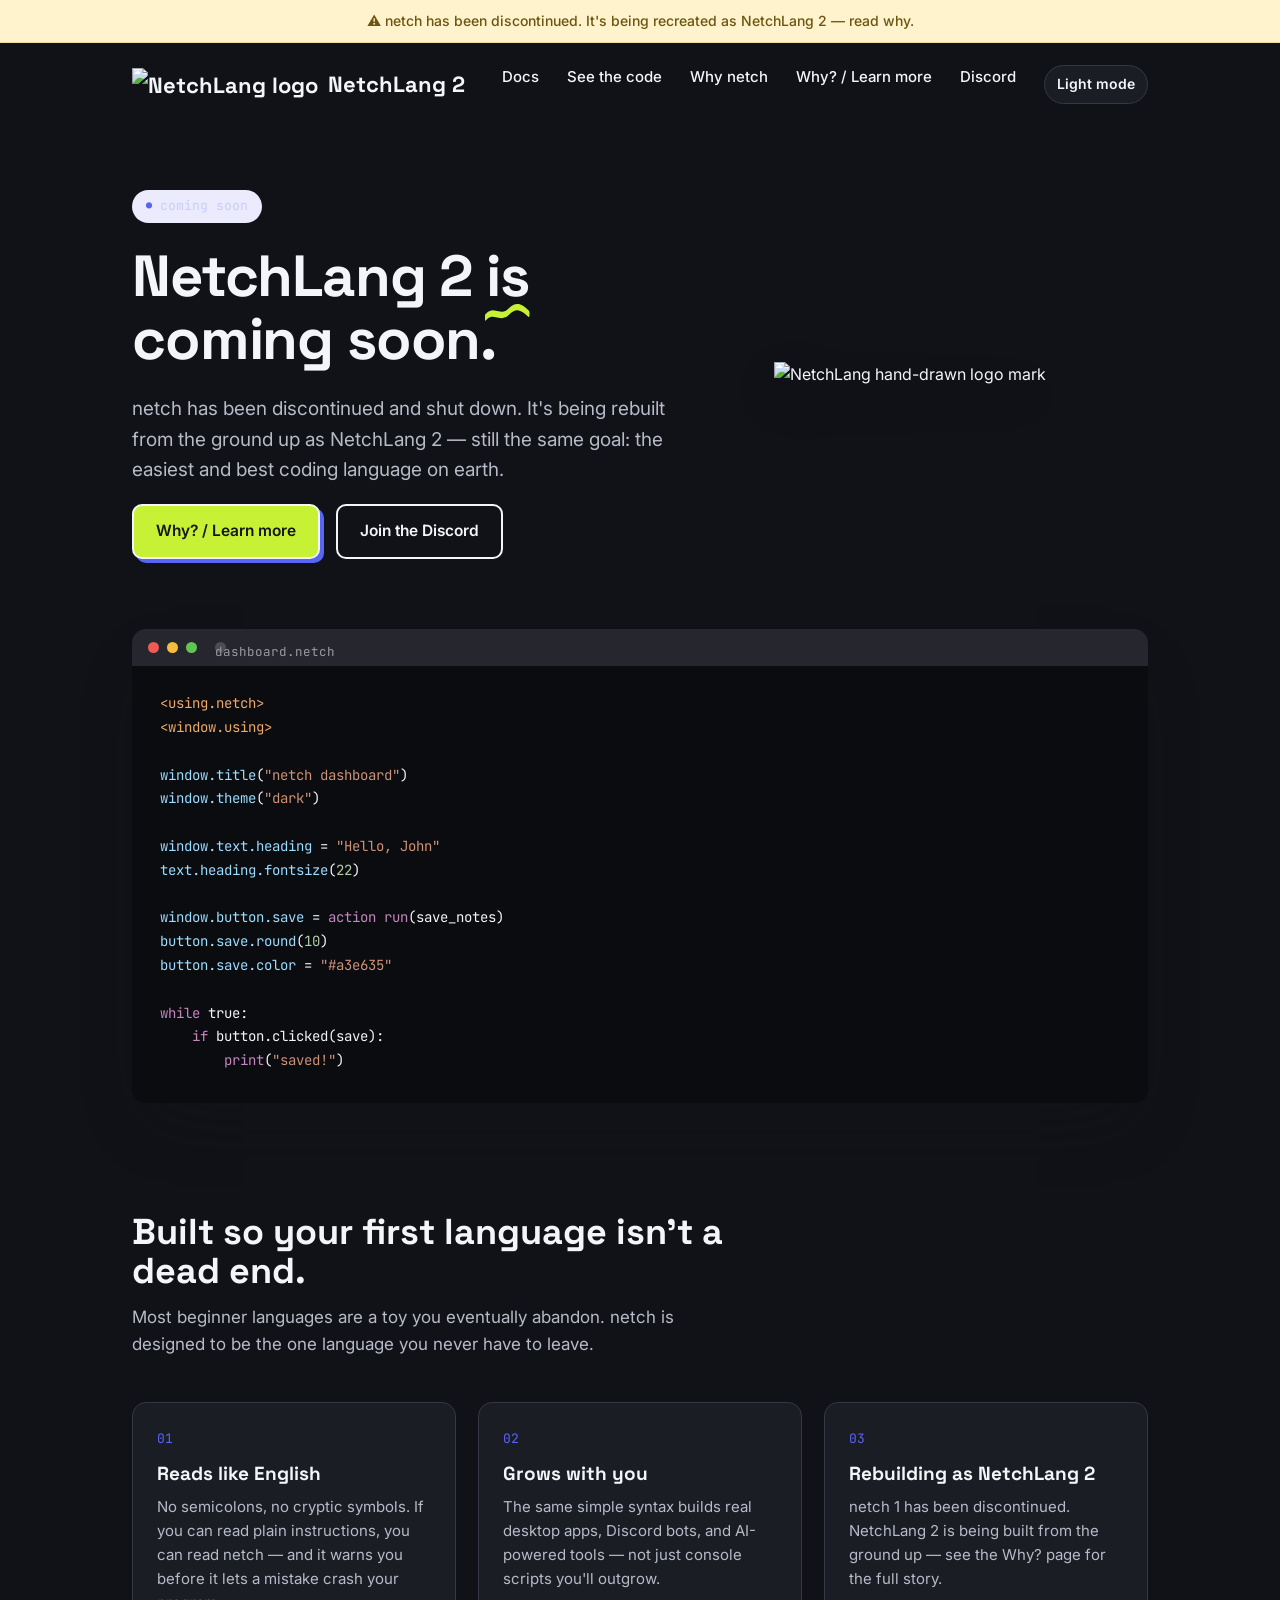
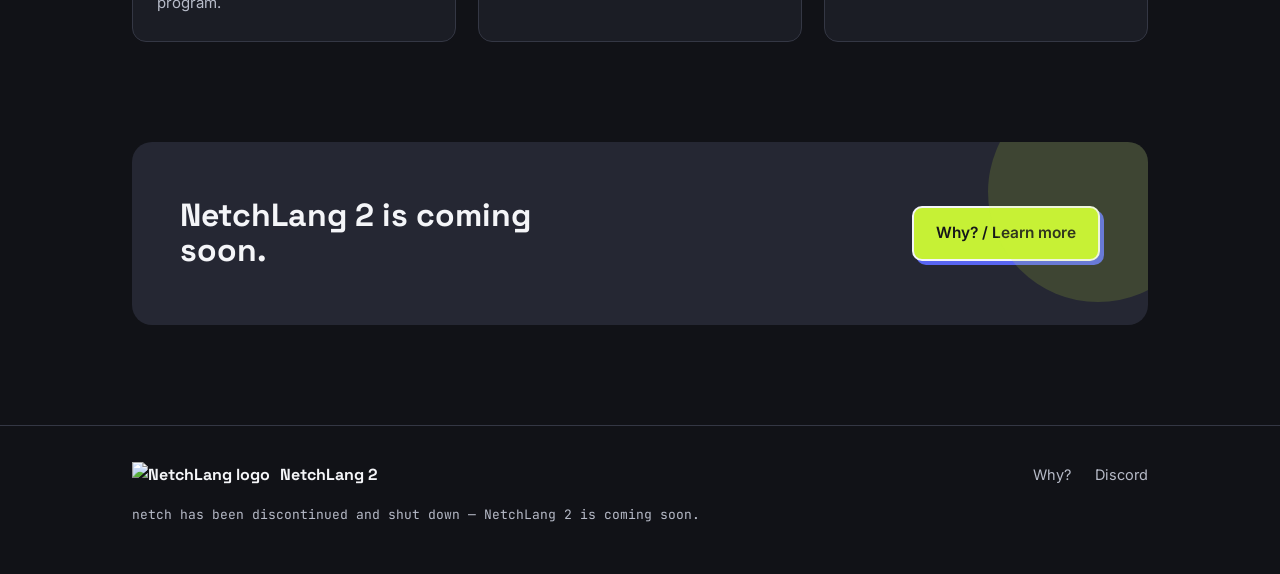
==== index.html @ a578b595 "Add files via upload" ====
<!DOCTYPE html>
<html lang="en">
<head>
<meta charset="UTF-8" />
<meta name="viewport" content="width=device-width, initial-scale=1.0" />
<title>NetchLang 2 — coming soon</title>
<meta name="description" content="netch has been discontinued and is being recreated as NetchLang 2. Coming soon." />
<link id="theme-favicon" rel="icon" href="assets/logo-dark.png" />
<script>document.documentElement.dataset.theme = localStorage.getItem('netch-theme') || 'dark';</script>
<link rel="stylesheet" href="style.css" />
</head>
<body>

<div class="notice-banner">
  <div class="wrap">
    ⚠ netch has been discontinued. It's being recreated as NetchLang 2 — <a href="why.html">read why</a>.
  </div>
</div>

<div class="wrap">
  <nav>
    <a href="#" class="brand">
      <img src="assets/logo-light.png" alt="NetchLang logo" />
      NetchLang 2
    </a>
    <div class="nav-links">
      <a href="docs.html">Docs</a>
      <a href="#showcase">See the code</a>
      <a href="#features">Why netch</a>
      <a href="why.html">Why? / Learn more</a>
      <a href="https://discord.gg/qxUgVgeZNE" target="_blank" rel="noopener">Discord</a>
      <button class="theme-toggle" type="button" data-theme-toggle>Light mode</button>
    </div>
  </nav>
</div>

<header class="hero">
  <div class="wrap hero-inner">
    <div class="hero-text">
      <span class="eyebrow">coming soon</span>
      <h1 class="headline">
        NetchLang 2
        <span class="underline-wrap">is
          <svg viewBox="0 0 200 20" preserveAspectRatio="none" aria-hidden="true">
            <path d="M2 15 C 35 4, 70 18, 105 9 S 165 3, 197 11" stroke="var(--lime)" stroke-width="7" fill="none" stroke-linecap="round"/>
          </svg>
        </span>
        coming soon.
      </h1>
      <p class="subhead">
        netch has been discontinued and shut down. It's being rebuilt from the ground up as NetchLang 2 —
        still the same goal: the easiest and best coding language on earth.
      </p>

      <div class="cta-row" style="margin-top:14px">
        <a class="btn btn-primary" href="why.html">Why? / Learn more</a>
        <a class="btn btn-secondary" href="https://discord.gg/qxUgVgeZNE" target="_blank" rel="noopener">Join the Discord</a>
      </div>
    </div>
    <div class="hero-logo">
      <img src="assets/logo-light.png" alt="NetchLang hand-drawn logo mark" />
    </div>
  </div>
</header>

<section class="showcase" id="showcase">
  <div class="wrap">
    <div class="editor">
      <div class="editor-bar">
        <span></span><span></span><span></span>
        <span class="editor-filename">dashboard.netch</span>
      </div>
      <pre><span class="tok-tag">&lt;using.netch&gt;</span>
<span class="tok-tag">&lt;window.using&gt;</span>

<span class="tok-dotted">window.title</span>(<span class="tok-string">"netch dashboard"</span>)
<span class="tok-dotted">window.theme</span>(<span class="tok-string">"dark"</span>)

<span class="tok-dotted">window.text.heading</span> = <span class="tok-string">"Hello, John"</span>
<span class="tok-dotted">text.heading.fontsize</span>(<span class="tok-number">22</span>)

<span class="tok-dotted">window.button.save</span> = <span class="tok-keyword">action</span> <span class="tok-keyword">run</span>(save_notes)
<span class="tok-dotted">button.save.round</span>(<span class="tok-number">10</span>)
<span class="tok-dotted">button.save.color</span> = <span class="tok-string">"#a3e635"</span>

<span class="tok-keyword">while</span> true:
    <span class="tok-keyword">if</span> button.clicked(save):
        <span class="tok-keyword">print</span>(<span class="tok-string">"saved!"</span>)</pre>
    </div>
  </div>
</section>

<section class="features" id="features">
  <div class="wrap">
    <div class="features-head">
      <h2>Built so your first language isn't a dead end.</h2>
      <p>Most beginner languages are a toy you eventually abandon. netch is designed to be the one language you never have to leave.</p>
    </div>
    <div class="feature-grid">
      <div class="feature-card">
        <div class="num">01</div>
        <h3>Reads like English</h3>
        <p>No semicolons, no cryptic symbols. If you can read plain instructions, you can read netch — and it warns you before it lets a mistake crash your program.</p>
      </div>
      <div class="feature-card">
        <div class="num">02</div>
        <h3>Grows with you</h3>
        <p>The same simple syntax builds real desktop apps, Discord bots, and AI-powered tools — not just console scripts you'll outgrow.</p>
      </div>
      <div class="feature-card">
        <div class="num">03</div>
        <h3>Rebuilding as NetchLang 2</h3>
        <p>netch 1 has been discontinued. NetchLang 2 is being built from the ground up — see the <a href="why.html">Why? page</a> for the full story.</p>
      </div>
    </div>
  </div>
</section>

<div class="wrap">
  <div class="cta-band">
    <h2>NetchLang 2 is coming soon.</h2>
    <a class="btn btn-primary" href="why.html">Why? / Learn more</a>
  </div>
</div>

<footer>
  <div class="wrap">
    <div class="footer-inner">
      <a href="#" class="brand"><img src="assets/logo-light.png" alt="NetchLang logo" /> NetchLang 2</a>
      <div class="footer-links">
        <a href="why.html">Why?</a>
        <a href="https://discord.gg/qxUgVgeZNE" target="_blank" rel="noopener">Discord</a>
      </div>
    </div>
    <div class="footer-note">netch has been discontinued and shut down — NetchLang 2 is coming soon.</div>
  </div>
</footer>

<script src="theme.js"></script>
<script src="script.js"></script>
</body>
</html>
---- style.css ----
@import url('https://fonts.googleapis.com/css2?family=Space+Grotesk:wght@500;700&family=Inter:wght@400;500;600&family=JetBrains+Mono:wght@400;500;600&display=swap');

:root {
  --bg: #111217;
  --bg-alt: #1b1d25;
  --ink: #f4f5f8;
  --muted: #b7bbc8;
  --accent: #5865f2;
  --accent-ink: #c8ccff;
  --lime: #c6f135;
  --code-bg: #0b0c10;
  --code-fg: #f1f2f7;
  --border: #343744;
  --radius: 14px;
}

:root[data-theme="light"] {
  --bg: #ffffff;
  --bg-alt: #f5f4f0;
  --ink: #15151a;
  --muted: #63636d;
  --accent-ink: #1f2560;
  --code-bg: #1e1f24;
  --code-fg: #e8e8ee;
  --border: #e6e4de;
}

img[src$="logo-light.png"] { content: url("assets/logo-dark.png"); }
.notice-banner { background: #3c3107; border-bottom-color: #715b12; color: #fff0ae; }
.editor-bar { background: #17181f; }
.eyebrow, .ref-cat { background: #292b42; }
.btn-secondary { border-color: var(--ink); }
#ref-search { background: var(--bg-alt); color: var(--ink); }

:root[data-theme="light"] img[src$="logo-light.png"] { content: url("assets/logo-light.png"); }
:root[data-theme="light"] .notice-banner { background: #fff3cd; border-bottom-color: #f0dca0; color: #6b5511; }
:root[data-theme="light"] .editor-bar { background: #26272e; }
:root[data-theme="light"] .eyebrow, :root[data-theme="light"] .ref-cat { background: #eceafd; }

.theme-toggle {
  border: 1px solid var(--border);
  border-radius: 999px;
  background: var(--bg-alt);
  color: var(--ink);
  cursor: pointer;
  font: inherit;
  font-size: 14px;
  font-weight: 600;
  padding: 7px 12px;
}
.theme-toggle:hover { border-color: var(--accent); }

* { box-sizing: border-box; }

html { scroll-behavior: smooth; }

body {
  margin: 0;
  background: var(--bg);
  color: var(--ink);
  font-family: 'Inter', sans-serif;
  font-size: 16px;
  line-height: 1.6;
}

h1, h2, h3 {
  font-family: 'Space Grotesk', sans-serif;
  font-weight: 700;
  line-height: 1.1;
  margin: 0;
}

a { color: inherit; text-decoration: none; }

.wrap {
  max-width: 1080px;
  margin: 0 auto;
  padding: 0 32px;
}

@media (prefers-reduced-motion: reduce) {
  * { animation: none !important; transition: none !important; }
  html { scroll-behavior: auto; }
}

/* ---------- nav ---------- */
nav {
  display: flex;
  align-items: center;
  justify-content: space-between;
  padding: 22px 0;
}
.brand {
  display: flex;
  align-items: center;
  gap: 10px;
  font-family: 'Space Grotesk', sans-serif;
  font-weight: 700;
  font-size: 22px;
}
.brand img { height: 34px; width: auto; display: block; }
.nav-links {
  display: flex;
  gap: 28px;
  font-weight: 500;
  font-size: 15px;
}
.nav-links a { border-bottom: 2px solid transparent; padding-bottom: 3px; }
.nav-links a:hover { border-bottom-color: var(--accent); }

.notice-banner {
  background: #fff3cd;
  border-bottom: 1px solid #f0dca0;
  color: #6b5511;
  font-size: 14px;
  font-weight: 500;
  text-align: center;
  padding: 10px 20px;
}

.download-box {
  margin-top: 30px;
  padding: 20px;
  border: 1px solid var(--border);
  border-radius: var(--radius);
  background: var(--bg-alt);
}
.download-label {
  font-family: 'JetBrains Mono', monospace;
  font-size: 12.5px;
  color: var(--muted);
  text-transform: uppercase;
  letter-spacing: 0.5px;
  margin-bottom: 12px;
}
.docs-muted-inline {
  margin: 10px 0 0;
  font-size: 13px;
  color: var(--muted);
}

/* ---------- hero ---------- */
.hero {
  padding: 64px 0 40px;
  position: relative;
}
.hero-inner {
  display: flex;
  align-items: center;
  gap: 56px;
}
.hero-text { flex: 1.15; }
.hero-logo {
  flex: 0.85;
  display: flex;
  justify-content: center;
  position: relative;
}
.hero-logo img {
  width: 100%;
  max-width: 340px;
  filter: drop-shadow(0 18px 30px rgba(21,21,26,0.10));
}

.eyebrow {
  display: inline-flex;
  align-items: center;
  gap: 8px;
  font-family: 'JetBrains Mono', monospace;
  font-size: 13px;
  color: var(--accent-ink);
  background: #eceafd;
  border-radius: 100px;
  padding: 6px 14px;
  margin-bottom: 22px;
}
.eyebrow::before { content: "●"; color: var(--accent); font-size: 10px; }

h1.headline {
  font-size: clamp(38px, 5vw, 58px);
  letter-spacing: -0.02em;
}
.headline .underline-wrap { position: relative; display: inline-block; }
.headline .underline-wrap svg {
  position: absolute;
  left: -2%;
  bottom: -14px;
  width: 104%;
  height: 18px;
}

.subhead {
  margin-top: 22px;
  font-size: 19px;
  color: var(--muted);
  max-width: 46ch;
}

.cta-row {
  margin-top: 34px;
  display: flex;
  align-items: center;
  gap: 16px;
  flex-wrap: wrap;
}

.btn {
  display: inline-flex;
  align-items: center;
  gap: 9px;
  font-weight: 600;
  font-size: 15.5px;
  padding: 13px 22px;
  border-radius: 10px;
  border: 2px solid var(--ink);
  transition: transform 0.15s ease, box-shadow 0.15s ease;
}
.btn:hover { transform: translateY(-2px); }
.btn-primary {
  background: var(--lime);
  color: #15151a;
  box-shadow: 4px 4px 0 var(--accent);
}
.btn-primary:hover { box-shadow: 6px 6px 0 var(--accent); }
.btn-secondary {
  background: transparent;
  color: var(--ink);
}
.btn-secondary:hover { background: var(--bg-alt); }

/* ---------- code showcase ---------- */
.showcase { padding: 30px 0 90px; }
.editor {
  background: var(--code-bg);
  border-radius: var(--radius);
  overflow: hidden;
  box-shadow: 0 30px 60px -20px rgba(21,21,26,0.35);
}
.editor-bar {
  display: flex;
  align-items: center;
  gap: 8px;
  padding: 13px 16px;
  background: #26272e;
}
.editor-bar span {
  width: 11px; height: 11px; border-radius: 50%;
  background: #4b4c56;
}
.editor-bar span:nth-child(1) { background: #ef5a52; }
.editor-bar span:nth-child(2) { background: #f4bd3d; }
.editor-bar span:nth-child(3) { background: #61c454; }
.editor-filename {
  margin-left: 10px;
  font-family: 'JetBrains Mono', monospace;
  font-size: 12.5px;
  color: #9a9aa5;
}
.editor pre {
  margin: 0;
  padding: 26px 28px 30px;
  font-family: 'JetBrains Mono', monospace;
  font-size: 14px;
  line-height: 1.7;
  overflow-x: auto;
}
.tok-keyword { color: #c586c0; }
.tok-builtin { color: #4fc1ff; }
.tok-dotted  { color: #9cdcfe; }
.tok-string  { color: #ce9178; }
.tok-comment { color: #6a9955; font-style: italic; }
.tok-number  { color: #b5cea8; }
.tok-tag     { color: #f0a868; }

/* ---------- features ---------- */
.features { padding: 20px 0 100px; }
.features-head { max-width: 60ch; margin-bottom: 44px; }
.features-head h2 { font-size: clamp(28px, 3.4vw, 36px); }
.features-head p { color: var(--muted); margin-top: 12px; font-size: 17px; }

.feature-grid {
  display: grid;
  grid-template-columns: repeat(3, 1fr);
  gap: 22px;
}
.feature-card {
  border: 1px solid var(--border);
  border-radius: var(--radius);
  padding: 26px 24px;
  background: var(--bg-alt);
  opacity: 0;
  transform: translateY(14px);
  transition: opacity 0.5s ease, transform 0.5s ease;
}
.feature-card.visible { opacity: 1; transform: translateY(0); }
.feature-card .num {
  font-family: 'JetBrains Mono', monospace;
  font-size: 13px;
  color: var(--accent);
  margin-bottom: 14px;
}
.feature-card h3 { font-size: 19px; margin-bottom: 10px; }
.feature-card p { color: var(--muted); font-size: 15px; margin: 0; }

/* ---------- cta band ---------- */
.cta-band {
  background: #252733;
  color: var(--ink);
  border-radius: 20px;
  margin: 0 0 100px;
  padding: 56px 48px;
  display: flex;
  align-items: center;
  justify-content: space-between;
  gap: 32px;
  flex-wrap: wrap;
  position: relative;
  overflow: hidden;
}
.cta-band::before {
  content: "";
  position: absolute;
  right: -60px; top: -60px;
  width: 220px; height: 220px;
  background: var(--lime);
  border-radius: 50%;
  opacity: 0.15;
}
.cta-band h2 { font-size: clamp(24px, 3vw, 32px); max-width: 20ch; }
.cta-band .btn-primary { box-shadow: 4px 4px 0 var(--accent); }

:root[data-theme="light"] .btn-primary {
  background: var(--ink);
  color: #fff;
  box-shadow: 4px 4px 0 var(--lime);
}
:root[data-theme="light"] .btn-primary:hover { box-shadow: 6px 6px 0 var(--lime); }
:root[data-theme="light"] .cta-band { background: var(--ink); color: #fff; }
:root[data-theme="light"] .cta-band .btn-primary { box-shadow: 4px 4px 0 var(--lime); }

/* ---------- footer ---------- */
footer {
  border-top: 1px solid var(--border);
  padding: 36px 0 48px;
}
.footer-inner {
  display: flex;
  align-items: center;
  justify-content: space-between;
  flex-wrap: wrap;
  gap: 16px;
}
.footer-inner .brand { font-size: 16px; }
.footer-inner .brand img { height: 24px; }
.footer-links {
  display: flex;
  gap: 24px;
  font-size: 14.5px;
  color: var(--muted);
}
.footer-links a:hover { color: var(--ink); }
.footer-note {
  margin-top: 18px;
  font-size: 13px;
  color: var(--muted);
  font-family: 'JetBrains Mono', monospace;
}

@media (max-width: 860px) {
  .hero-inner { flex-direction: column-reverse; }
  .hero-logo img { max-width: 220px; }
  .feature-grid { grid-template-columns: 1fr; }
  .cta-band { flex-direction: column; align-items: flex-start; }
}

@media (max-width: 640px) {
  nav { flex-wrap: wrap; gap: 12px; row-gap: 10px; }
  .nav-links { gap: 16px; font-size: 14px; flex-wrap: wrap; row-gap: 8px; }
  .wrap { padding: 0 20px; }
  .hero { padding-top: 40px; }
  .cta-row { flex-direction: column; align-items: stretch; }
  .cta-row .btn { justify-content: center; }
  .cta-band { padding: 36px 28px; }
}
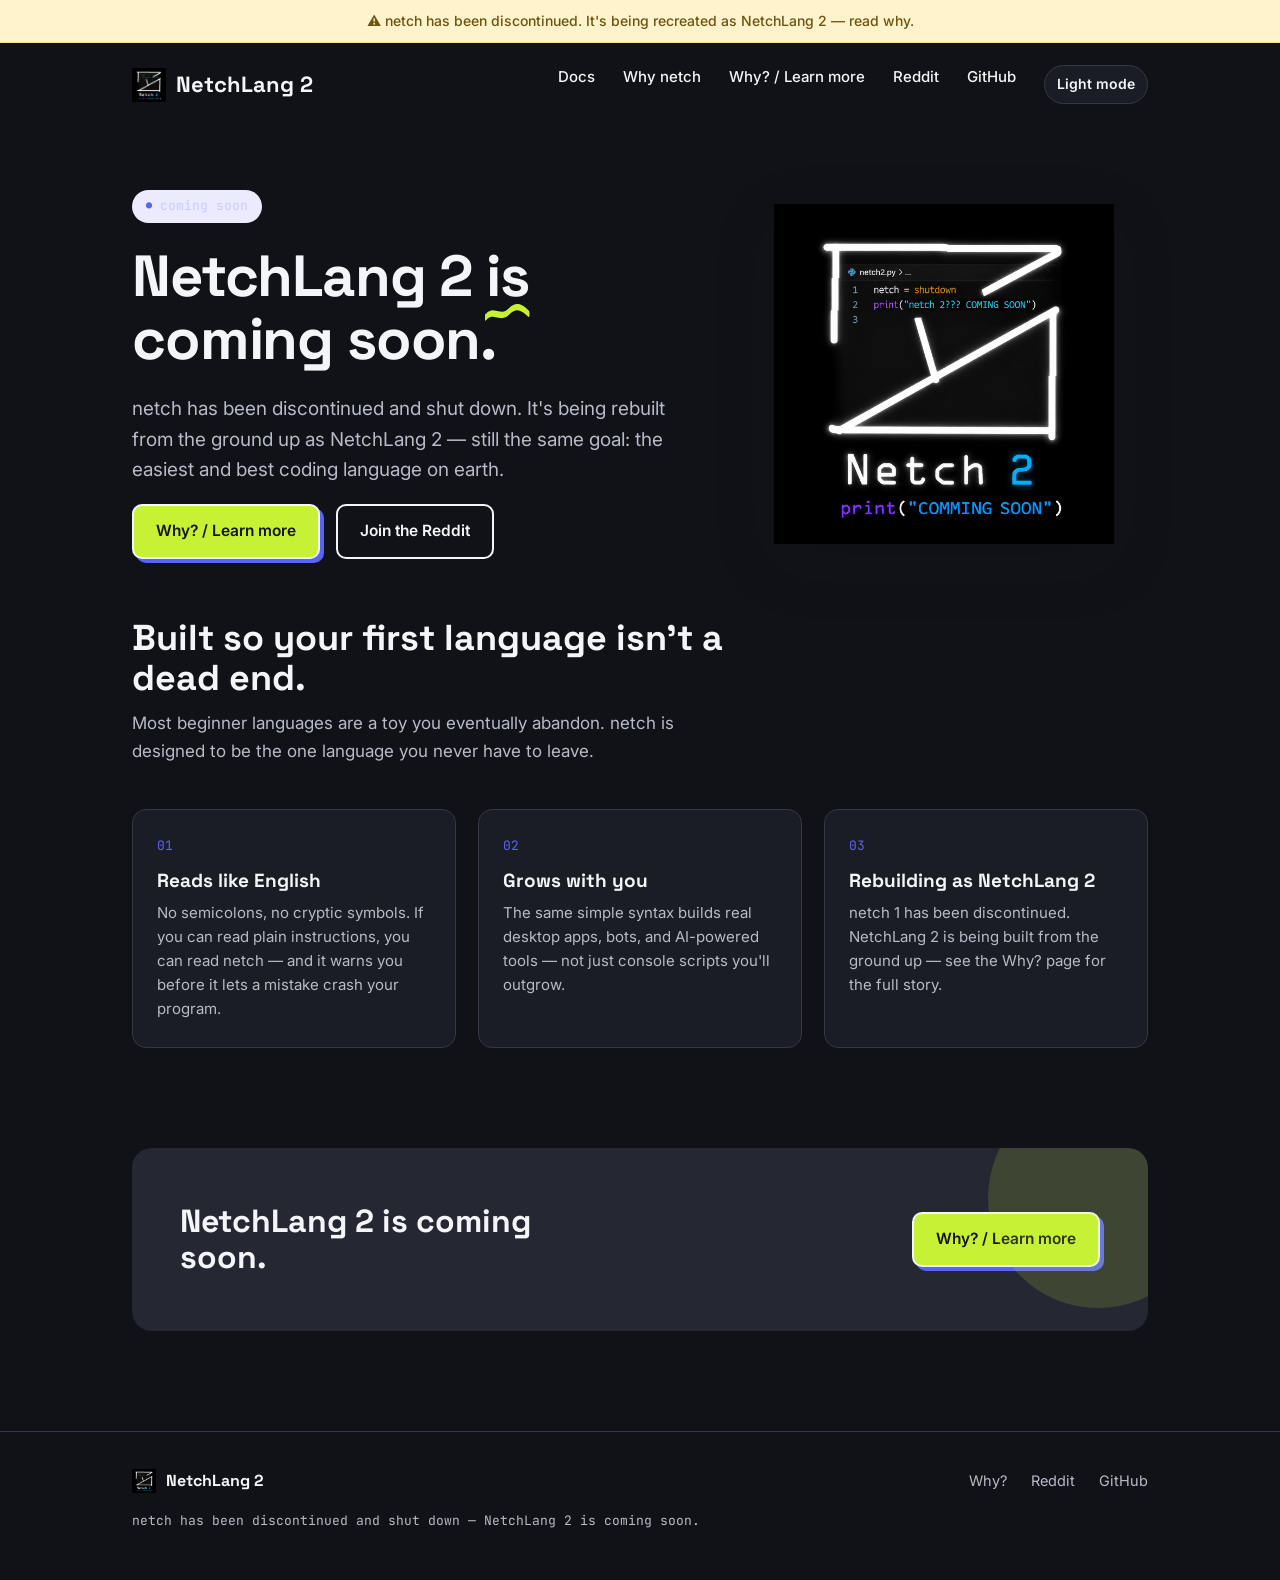
==== commit f88cb764: "Add files via upload" ====
--- a/index.html
+++ b/index.html
@@ -25,10 +25,10 @@
     </a>
     <div class="nav-links">
       <a href="docs.html">Docs</a>
-      <a href="#showcase">See the code</a>
       <a href="#features">Why netch</a>
       <a href="why.html">Why? / Learn more</a>
-      <a href="https://discord.gg/qxUgVgeZNE" target="_blank" rel="noopener">Discord</a>
+      <a href="https://www.reddit.com/r/netchcoding2/" target="_blank" rel="noopener">Reddit</a>
+      <a href="https://github.com/netchcodelang/netchcodinglang" target="_blank" rel="noopener">GitHub</a>
       <button class="theme-toggle" type="button" data-theme-toggle>Light mode</button>
     </div>
   </nav>
@@ -54,7 +54,7 @@
 
       <div class="cta-row" style="margin-top:14px">
         <a class="btn btn-primary" href="why.html">Why? / Learn more</a>
-        <a class="btn btn-secondary" href="https://discord.gg/qxUgVgeZNE" target="_blank" rel="noopener">Join the Discord</a>
+        <a class="btn btn-secondary" href="https://www.reddit.com/r/netchcoding2/" target="_blank" rel="noopener">Join the Reddit</a>
       </div>
     </div>
     <div class="hero-logo">
@@ -62,33 +62,6 @@
     </div>
   </div>
 </header>
-
-<section class="showcase" id="showcase">
-  <div class="wrap">
-    <div class="editor">
-      <div class="editor-bar">
-        <span></span><span></span><span></span>
-        <span class="editor-filename">dashboard.netch</span>
-      </div>
-      <pre><span class="tok-tag">&lt;using.netch&gt;</span>
-<span class="tok-tag">&lt;window.using&gt;</span>
-
-<span class="tok-dotted">window.title</span>(<span class="tok-string">"netch dashboard"</span>)
-<span class="tok-dotted">window.theme</span>(<span class="tok-string">"dark"</span>)
-
-<span class="tok-dotted">window.text.heading</span> = <span class="tok-string">"Hello, John"</span>
-<span class="tok-dotted">text.heading.fontsize</span>(<span class="tok-number">22</span>)
-
-<span class="tok-dotted">window.button.save</span> = <span class="tok-keyword">action</span> <span class="tok-keyword">run</span>(save_notes)
-<span class="tok-dotted">button.save.round</span>(<span class="tok-number">10</span>)
-<span class="tok-dotted">button.save.color</span> = <span class="tok-string">"#a3e635"</span>
-
-<span class="tok-keyword">while</span> true:
-    <span class="tok-keyword">if</span> button.clicked(save):
-        <span class="tok-keyword">print</span>(<span class="tok-string">"saved!"</span>)</pre>
-    </div>
-  </div>
-</section>
 
 <section class="features" id="features">
   <div class="wrap">
@@ -105,7 +78,7 @@
       <div class="feature-card">
         <div class="num">02</div>
         <h3>Grows with you</h3>
-        <p>The same simple syntax builds real desktop apps, Discord bots, and AI-powered tools — not just console scripts you'll outgrow.</p>
+        <p>The same simple syntax builds real desktop apps, bots, and AI-powered tools — not just console scripts you'll outgrow.</p>
       </div>
       <div class="feature-card">
         <div class="num">03</div>
@@ -129,7 +102,8 @@
       <a href="#" class="brand"><img src="assets/logo-light.png" alt="NetchLang logo" /> NetchLang 2</a>
       <div class="footer-links">
         <a href="why.html">Why?</a>
-        <a href="https://discord.gg/qxUgVgeZNE" target="_blank" rel="noopener">Discord</a>
+        <a href="https://www.reddit.com/r/netchcoding2/" target="_blank" rel="noopener">Reddit</a>
+        <a href="https://github.com/netchcodelang/netchcodinglang" target="_blank" rel="noopener">GitHub</a>
       </div>
     </div>
     <div class="footer-note">netch has been discontinued and shut down — NetchLang 2 is coming soon.</div>
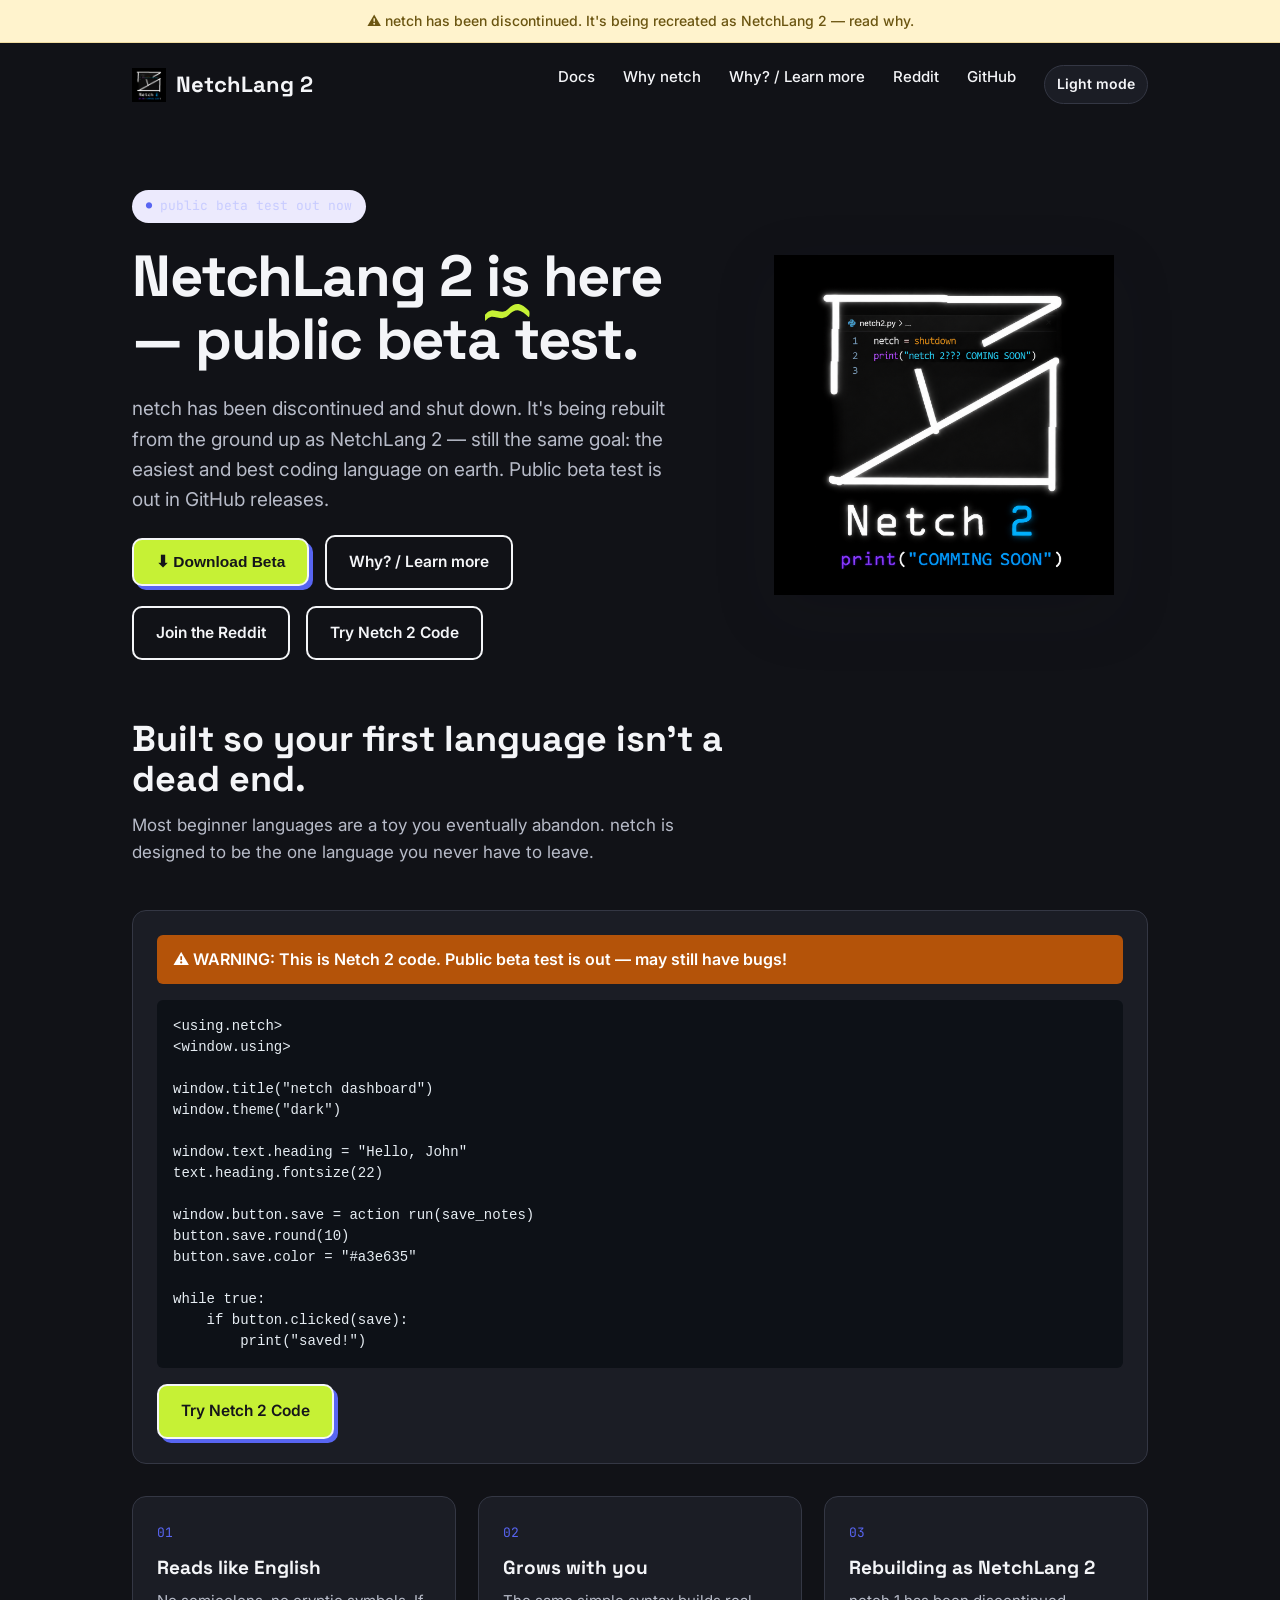
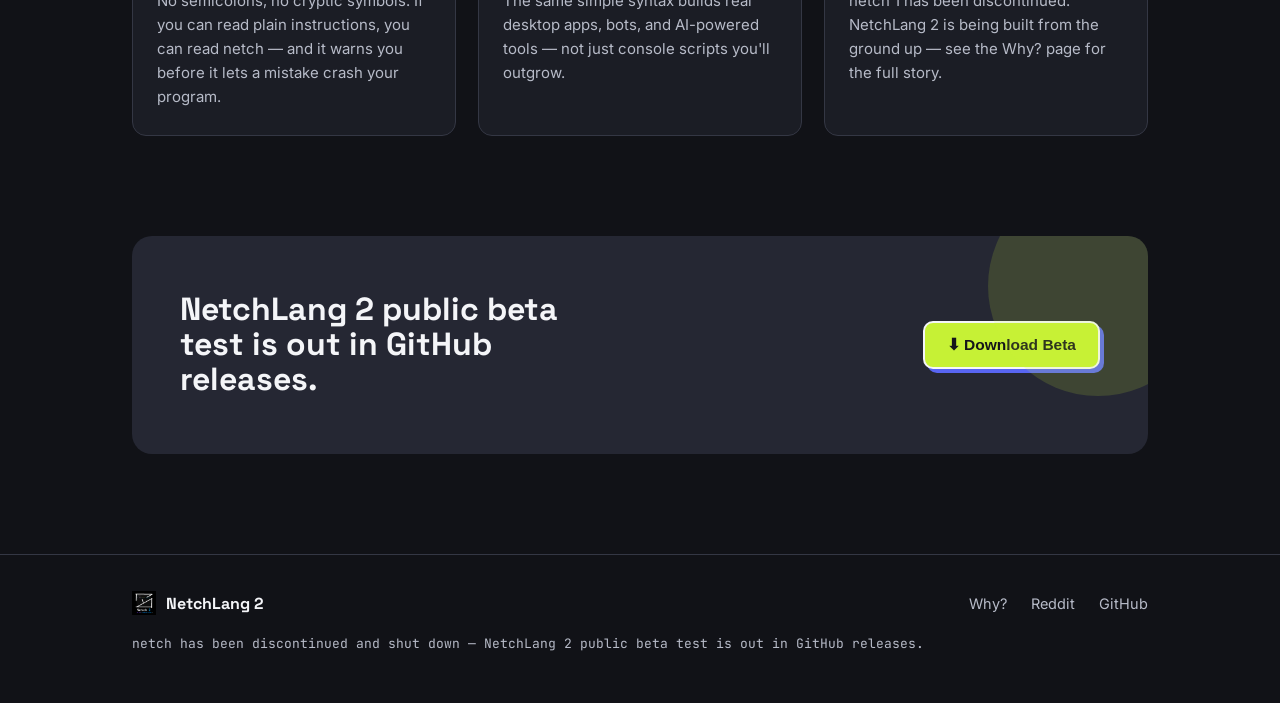
==== commit e7a376fb: "Add files via upload" ====
--- a/index.html
+++ b/index.html
@@ -3,8 +3,8 @@
 <head>
 <meta charset="UTF-8" />
 <meta name="viewport" content="width=device-width, initial-scale=1.0" />
-<title>NetchLang 2 — coming soon</title>
-<meta name="description" content="netch has been discontinued and is being recreated as NetchLang 2. Coming soon." />
+<title>NetchLang 2 — public beta test</title>
+<meta name="description" content="netch has been discontinued and is being recreated as NetchLang 2. Public beta test is out in GitHub releases." />
 <link id="theme-favicon" rel="icon" href="assets/logo-dark.png" />
 <script>document.documentElement.dataset.theme = localStorage.getItem('netch-theme') || 'dark';</script>
 <link rel="stylesheet" href="style.css" />
@@ -37,7 +37,7 @@
 <header class="hero">
   <div class="wrap hero-inner">
     <div class="hero-text">
-      <span class="eyebrow">coming soon</span>
+      <span class="eyebrow">public beta test out now</span>
       <h1 class="headline">
         NetchLang 2
         <span class="underline-wrap">is
@@ -45,16 +45,18 @@
             <path d="M2 15 C 35 4, 70 18, 105 9 S 165 3, 197 11" stroke="var(--lime)" stroke-width="7" fill="none" stroke-linecap="round"/>
           </svg>
         </span>
-        coming soon.
+        here — public beta test.
       </h1>
       <p class="subhead">
         netch has been discontinued and shut down. It's being rebuilt from the ground up as NetchLang 2 —
-        still the same goal: the easiest and best coding language on earth.
+        still the same goal: the easiest and best coding language on earth. Public beta test is out in GitHub releases.
       </p>
 
       <div class="cta-row" style="margin-top:14px">
-        <a class="btn btn-primary" href="why.html">Why? / Learn more</a>
+        <button class="btn btn-primary" id="download-beta-btn">⬇ Download Beta</button>
+        <a class="btn btn-secondary" href="why.html">Why? / Learn more</a>
         <a class="btn btn-secondary" href="https://www.reddit.com/r/netchcoding2/" target="_blank" rel="noopener">Join the Reddit</a>
+        <a class="btn btn-secondary" href="trynetchcode.html">Try Netch 2 Code</a>
       </div>
     </div>
     <div class="hero-logo">
@@ -68,6 +70,31 @@
     <div class="features-head">
       <h2>Built so your first language isn't a dead end.</h2>
       <p>Most beginner languages are a toy you eventually abandon. netch is designed to be the one language you never have to leave.</p>
+    </div>
+
+    <div style="background: var(--bg-alt); border: 1px solid var(--border); border-radius: var(--radius); padding: 24px; margin: 32px 0;">
+      <div style="background: #b45309; color: white; padding: 12px 16px; border-radius: 6px; margin-bottom: 16px; font-weight: 600;">
+        ⚠ WARNING: This is Netch 2 code. Public beta test is out — may still have bugs!
+      </div>
+      <pre style="background: #0d1117; color: #e6edf3; padding: 16px; border-radius: 6px; overflow-x: auto; font-family: monospace; font-size: 14px; line-height: 1.5;">&lt;using.netch&gt;
+&lt;window.using&gt;
+
+window.title("netch dashboard")
+window.theme("dark")
+
+window.text.heading = "Hello, John"
+text.heading.fontsize(22)
+
+window.button.save = action run(save_notes)
+button.save.round(10)
+button.save.color = "#a3e635"
+
+while true:
+    if button.clicked(save):
+        print("saved!")</pre>
+      <div style="margin-top: 16px;">
+        <a class="btn btn-primary" href="trynetchcode.html">Try Netch 2 Code</a>
+      </div>
     </div>
     <div class="feature-grid">
       <div class="feature-card">
@@ -91,8 +118,8 @@
 
 <div class="wrap">
   <div class="cta-band">
-    <h2>NetchLang 2 is coming soon.</h2>
-    <a class="btn btn-primary" href="why.html">Why? / Learn more</a>
+    <h2>NetchLang 2 public beta test is out in GitHub releases.</h2>
+    <button class="btn btn-primary" id="download-beta-btn-2">⬇ Download Beta</button>
   </div>
 </div>
 
@@ -106,11 +133,38 @@
         <a href="https://github.com/netchcodelang/netchcodinglang" target="_blank" rel="noopener">GitHub</a>
       </div>
     </div>
-    <div class="footer-note">netch has been discontinued and shut down — NetchLang 2 is coming soon.</div>
+    <div class="footer-note">netch has been discontinued and shut down — NetchLang 2 public beta test is out in GitHub releases.</div>
   </div>
 </footer>
 
+<div class="warn-modal-overlay" id="warn-modal-overlay">
+  <div class="warn-modal">
+    <h3>⚠ Alpha Beta Test — May Contain Bugs</h3>
+    <p>
+      You're about to download <strong>NetchLang 2 public beta test</strong>. This is an early
+      alpha/beta release and may contain bugs, incomplete features, or unexpected behavior.
+      Use at your own risk.
+    </p>
+    <div class="warn-modal-actions">
+      <button class="btn btn-secondary" id="warn-cancel-btn">Cancel</button>
+      <a class="btn btn-primary" id="warn-continue-btn" href="https://github.com/netchcodelang/netchcodinglang/releases" target="_blank" rel="noopener">Continue to GitHub Releases</a>
+    </div>
+  </div>
+</div>
+
 <script src="theme.js"></script>
 <script src="script.js"></script>
+<script>
+  const overlay = document.getElementById('warn-modal-overlay');
+  const showModal = () => overlay.classList.add('active');
+  const hideModal = () => overlay.classList.remove('active');
+
+  document.getElementById('download-beta-btn')?.addEventListener('click', showModal);
+  document.getElementById('download-beta-btn-2')?.addEventListener('click', showModal);
+  document.getElementById('warn-cancel-btn').addEventListener('click', hideModal);
+  overlay.addEventListener('click', (e) => {
+    if (e.target === overlay) hideModal();
+  });
+</script>
 </body>
 </html>
--- a/style.css
+++ b/style.css
@@ -382,3 +382,26 @@
   .cta-row .btn { justify-content: center; }
   .cta-band { padding: 36px 28px; }
 }
+
+.warn-modal-overlay {
+  position: fixed; inset: 0;
+  background: rgba(0,0,0,0.55);
+  display: none;
+  align-items: center; justify-content: center;
+  z-index: 200;
+}
+.warn-modal-overlay.active { display: flex; }
+.warn-modal {
+  background: var(--bg-alt);
+  border-radius: 14px;
+  padding: 28px;
+  max-width: 420px;
+  width: 90vw;
+  box-shadow: 0 30px 60px -20px rgba(0,0,0,0.4);
+  border: 1px solid var(--border);
+}
+.warn-modal h3 { font-size: 19px; margin-bottom: 12px; color: #b34700; }
+.warn-modal p { font-size: 14.5px; color: var(--muted); margin-bottom: 20px; }
+.warn-modal-actions { display: flex; gap: 10px; justify-content: flex-end; }
+
+:root[data-theme="light"] .warn-modal h3 { color: #b34700; }
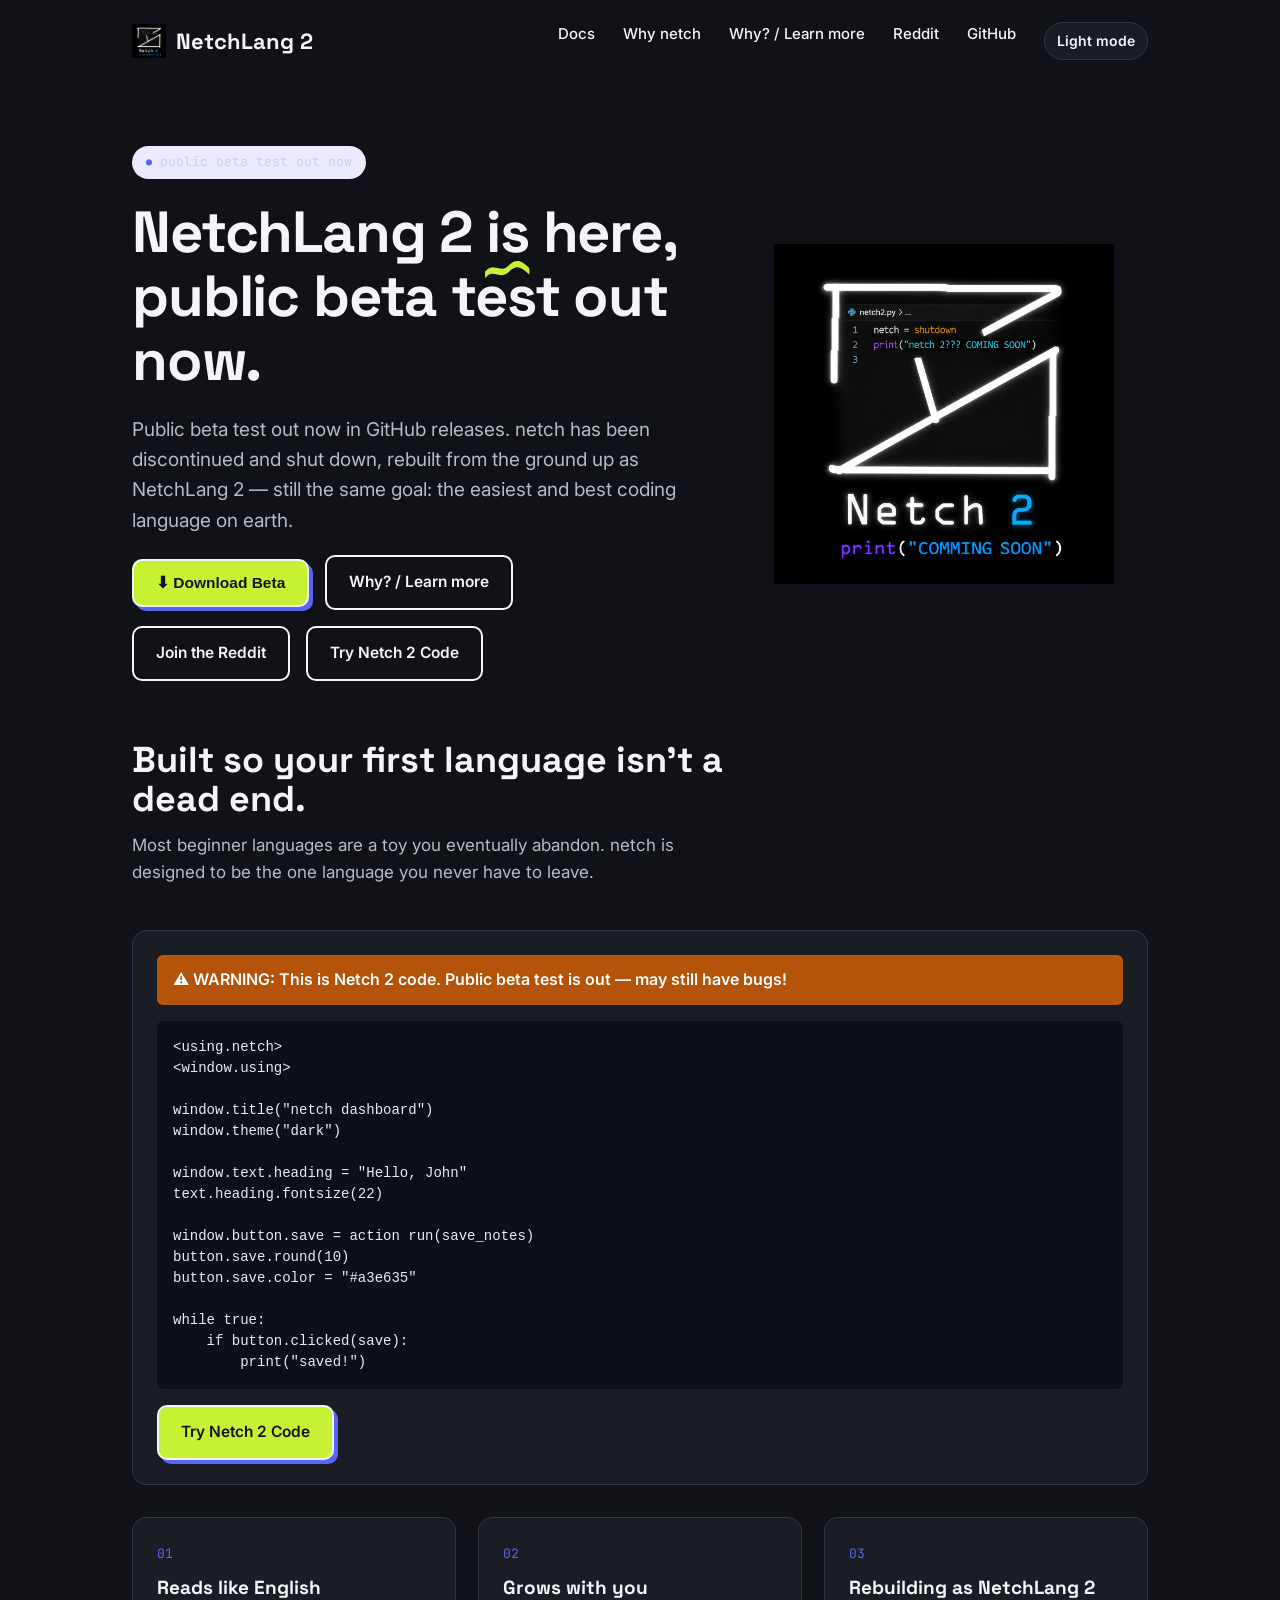
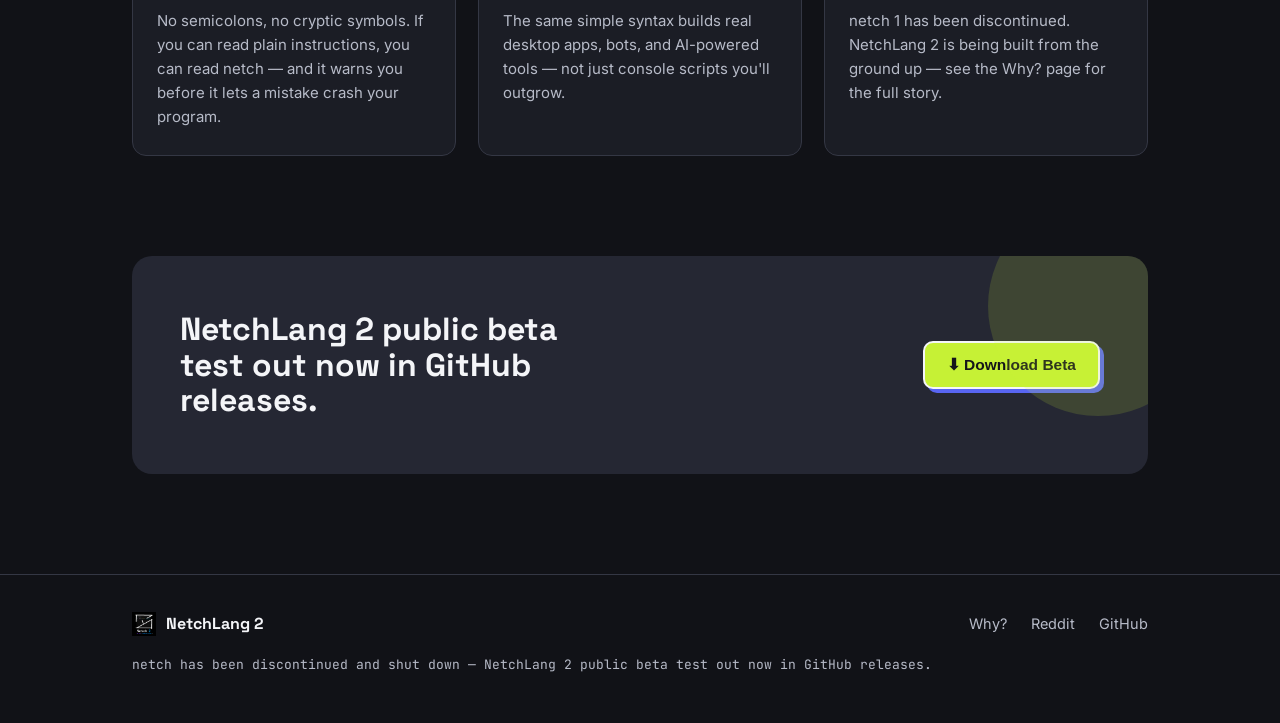
==== commit f376b110: "Add files via upload" ====
--- a/index.html
+++ b/index.html
@@ -3,19 +3,29 @@
 <head>
 <meta charset="UTF-8" />
 <meta name="viewport" content="width=device-width, initial-scale=1.0" />
-<title>NetchLang 2 — public beta test</title>
-<meta name="description" content="netch has been discontinued and is being recreated as NetchLang 2. Public beta test is out in GitHub releases." />
+<title>NetchLang 2 — public beta test out now</title>
+<meta name="description" content="NetchLang 2 public beta test out now in GitHub releases. netch has been discontinued and rebuilt as NetchLang 2 — the easiest and best coding language on earth." />
+<meta property="og:title" content="NetchLang 2 — public beta test out now" />
+<meta property="og:description" content="NetchLang 2 public beta test out now in GitHub releases. The easiest and best coding language on earth, rebuilt better." />
+<meta property="og:type" content="website" />
+<meta name="twitter:card" content="summary_large_image" />
+<meta name="twitter:title" content="NetchLang 2 — public beta test out now" />
+<meta name="twitter:description" content="NetchLang 2 public beta test out now in GitHub releases. The easiest and best coding language on earth, rebuilt better." />
+<script type="application/ld+json">
+{
+  "@context": "https://schema.org",
+  "@type": "WebSite",
+  "name": "NetchLang 2",
+  "headline": "NetchLang 2 — public beta test out now",
+  "description": "NetchLang 2 public beta test out now in GitHub releases. The easiest and best coding language on earth, rebuilt better from the ground up.",
+  "keywords": "netch, NetchLang 2, public beta test out, coding language, beginner programming"
+}
+</script>
 <link id="theme-favicon" rel="icon" href="assets/logo-dark.png" />
 <script>document.documentElement.dataset.theme = localStorage.getItem('netch-theme') || 'dark';</script>
 <link rel="stylesheet" href="style.css" />
 </head>
 <body>
-
-<div class="notice-banner">
-  <div class="wrap">
-    ⚠ netch has been discontinued. It's being recreated as NetchLang 2 — <a href="why.html">read why</a>.
-  </div>
-</div>
 
 <div class="wrap">
   <nav>
@@ -45,11 +55,11 @@
             <path d="M2 15 C 35 4, 70 18, 105 9 S 165 3, 197 11" stroke="var(--lime)" stroke-width="7" fill="none" stroke-linecap="round"/>
           </svg>
         </span>
-        here — public beta test.
+        here, public beta test out now.
       </h1>
       <p class="subhead">
-        netch has been discontinued and shut down. It's being rebuilt from the ground up as NetchLang 2 —
-        still the same goal: the easiest and best coding language on earth. Public beta test is out in GitHub releases.
+        Public beta test out now in GitHub releases. netch has been discontinued and shut down, rebuilt
+        from the ground up as NetchLang 2 — still the same goal: the easiest and best coding language on earth.
       </p>
 
       <div class="cta-row" style="margin-top:14px">
@@ -118,7 +128,7 @@
 
 <div class="wrap">
   <div class="cta-band">
-    <h2>NetchLang 2 public beta test is out in GitHub releases.</h2>
+    <h2>NetchLang 2 public beta test out now in GitHub releases.</h2>
     <button class="btn btn-primary" id="download-beta-btn-2">⬇ Download Beta</button>
   </div>
 </div>
@@ -133,7 +143,7 @@
         <a href="https://github.com/netchcodelang/netchcodinglang" target="_blank" rel="noopener">GitHub</a>
       </div>
     </div>
-    <div class="footer-note">netch has been discontinued and shut down — NetchLang 2 public beta test is out in GitHub releases.</div>
+    <div class="footer-note">netch has been discontinued and shut down — NetchLang 2 public beta test out now in GitHub releases.</div>
   </div>
 </footer>
 
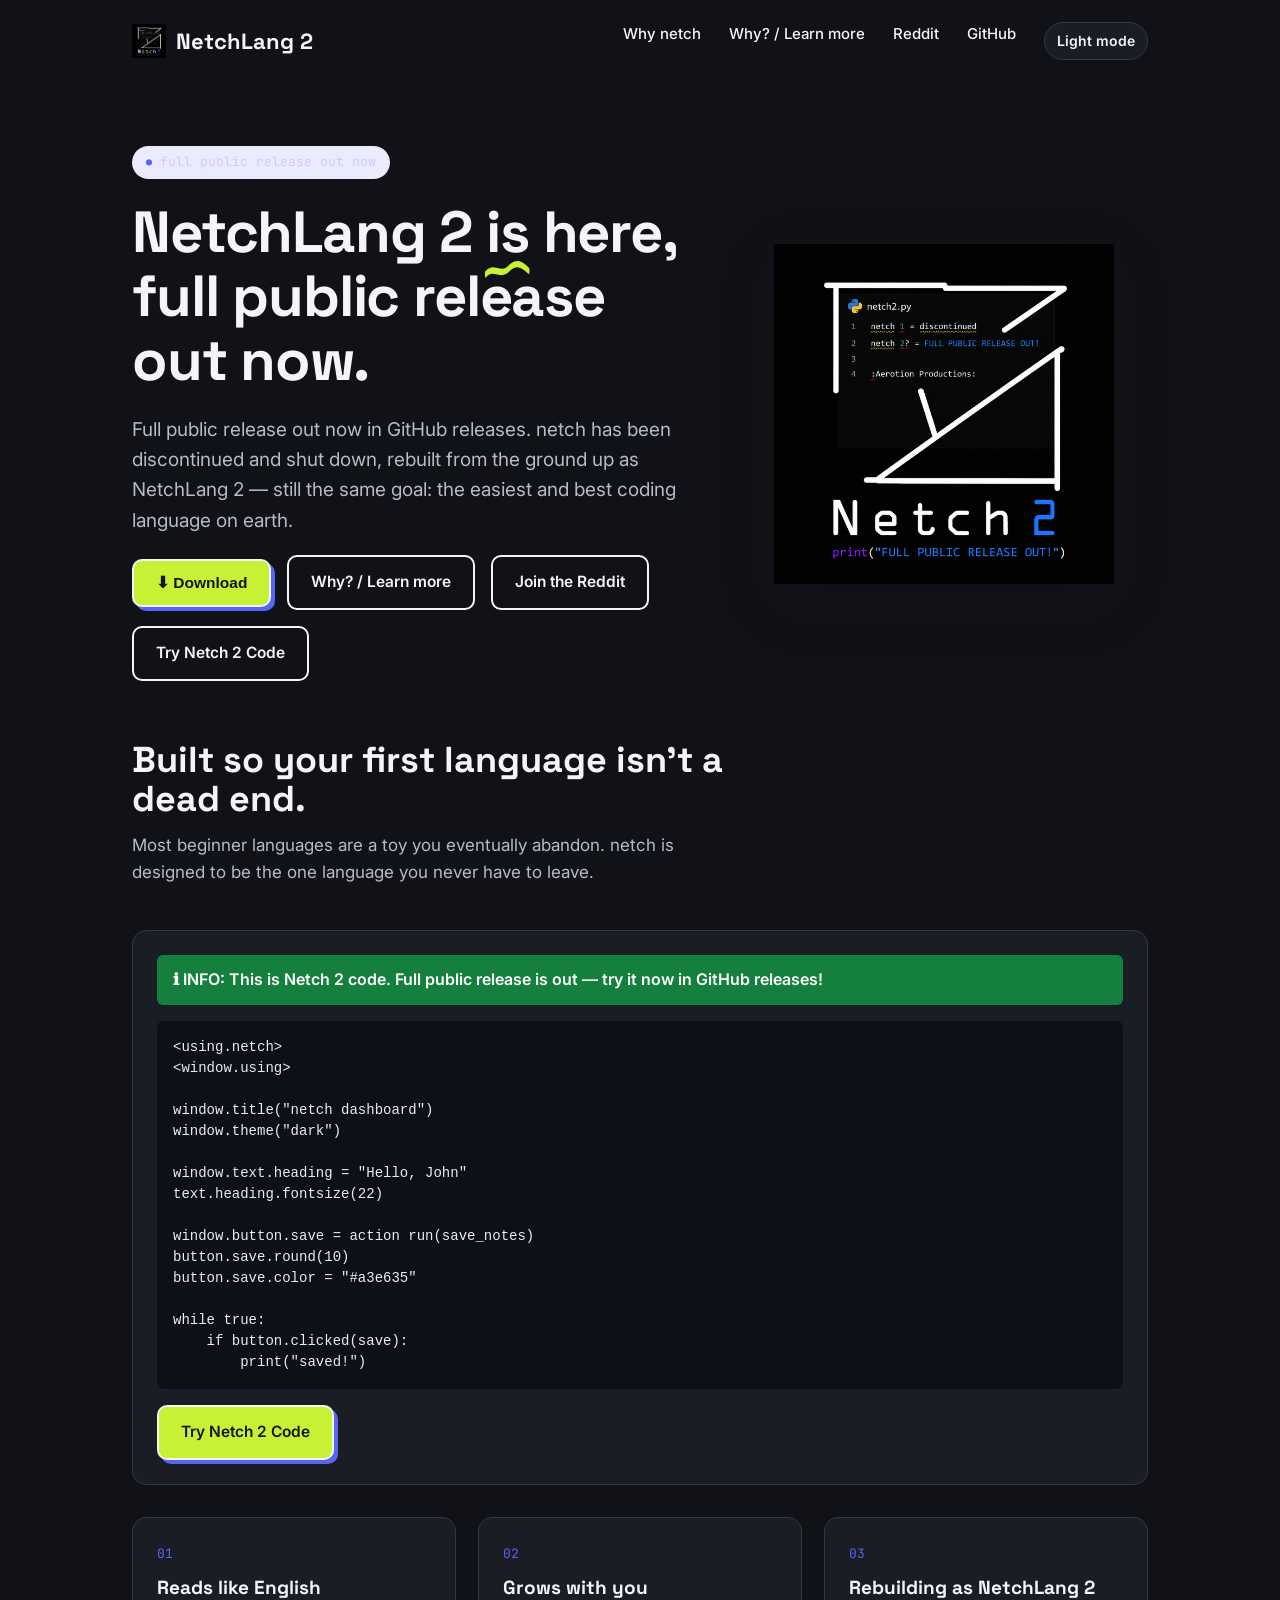
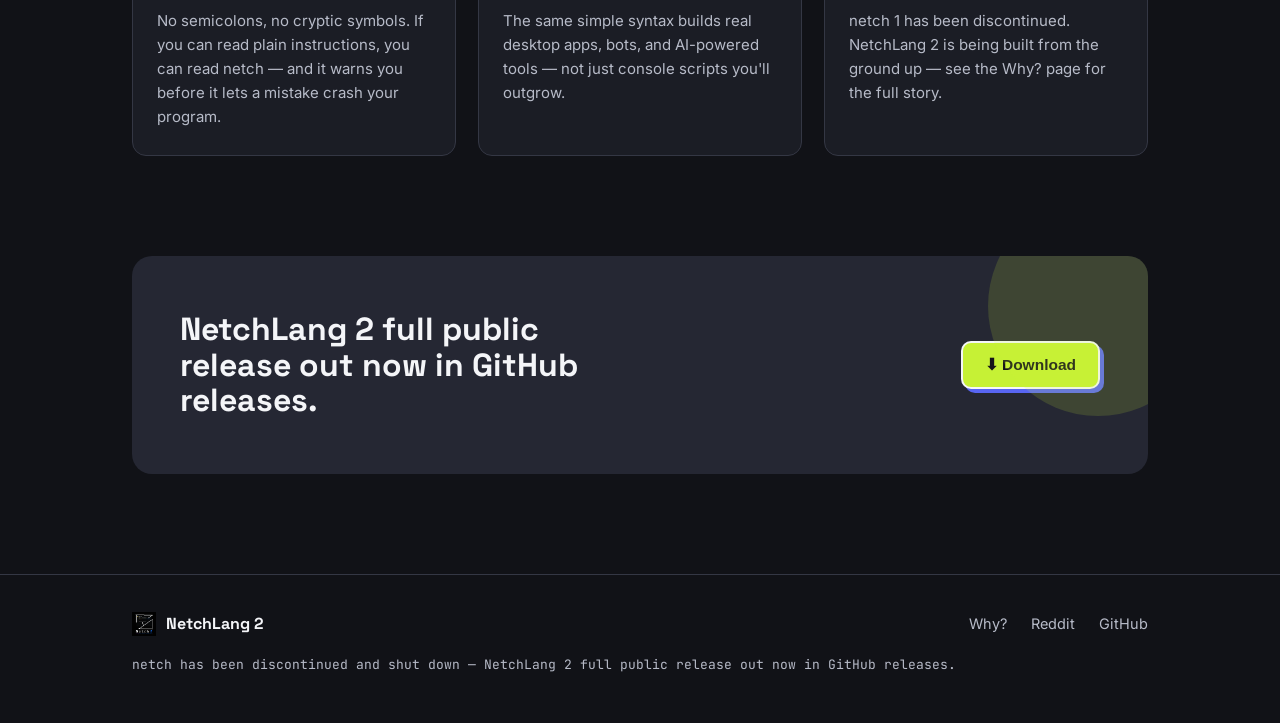
==== commit d23e52fa: "Add files via upload" ====
--- a/index.html
+++ b/index.html
@@ -3,22 +3,22 @@
 <head>
 <meta charset="UTF-8" />
 <meta name="viewport" content="width=device-width, initial-scale=1.0" />
-<title>NetchLang 2 — public beta test out now</title>
-<meta name="description" content="NetchLang 2 public beta test out now in GitHub releases. netch has been discontinued and rebuilt as NetchLang 2 — the easiest and best coding language on earth." />
-<meta property="og:title" content="NetchLang 2 — public beta test out now" />
-<meta property="og:description" content="NetchLang 2 public beta test out now in GitHub releases. The easiest and best coding language on earth, rebuilt better." />
+<title>NetchLang 2 — full public release out</title>
+<meta name="description" content="NetchLang 2 full public release out now in GitHub releases. netch has been discontinued and rebuilt as NetchLang 2 — the easiest and best coding language on earth." />
+<meta property="og:title" content="NetchLang 2 — full public release out now" />
+<meta property="og:description" content="NetchLang 2 full public release out now in GitHub releases. The easiest and best coding language on earth, rebuilt better." />
 <meta property="og:type" content="website" />
 <meta name="twitter:card" content="summary_large_image" />
-<meta name="twitter:title" content="NetchLang 2 — public beta test out now" />
-<meta name="twitter:description" content="NetchLang 2 public beta test out now in GitHub releases. The easiest and best coding language on earth, rebuilt better." />
+<meta name="twitter:title" content="NetchLang 2 — full public release out now" />
+<meta name="twitter:description" content="NetchLang 2 full public release out now in GitHub releases. The easiest and best coding language on earth, rebuilt better." />
 <script type="application/ld+json">
 {
   "@context": "https://schema.org",
   "@type": "WebSite",
   "name": "NetchLang 2",
-  "headline": "NetchLang 2 — public beta test out now",
-  "description": "NetchLang 2 public beta test out now in GitHub releases. The easiest and best coding language on earth, rebuilt better from the ground up.",
-  "keywords": "netch, NetchLang 2, public beta test out, coding language, beginner programming"
+  "headline": "NetchLang 2 — full public release out now",
+  "description": "NetchLang 2 full public release out now in GitHub releases. The easiest and best coding language on earth, rebuilt better from the ground up.",
+  "keywords": "netch, NetchLang 2, full public release out, coding language, beginner programming"
 }
 </script>
 <link id="theme-favicon" rel="icon" href="assets/logo-dark.png" />
@@ -34,7 +34,6 @@
       NetchLang 2
     </a>
     <div class="nav-links">
-      <a href="docs.html">Docs</a>
       <a href="#features">Why netch</a>
       <a href="why.html">Why? / Learn more</a>
       <a href="https://www.reddit.com/r/netchcoding2/" target="_blank" rel="noopener">Reddit</a>
@@ -47,7 +46,7 @@
 <header class="hero">
   <div class="wrap hero-inner">
     <div class="hero-text">
-      <span class="eyebrow">public beta test out now</span>
+      <span class="eyebrow">full public release out now</span>
       <h1 class="headline">
         NetchLang 2
         <span class="underline-wrap">is
@@ -55,15 +54,15 @@
             <path d="M2 15 C 35 4, 70 18, 105 9 S 165 3, 197 11" stroke="var(--lime)" stroke-width="7" fill="none" stroke-linecap="round"/>
           </svg>
         </span>
-        here, public beta test out now.
+        here, full public release out now.
       </h1>
       <p class="subhead">
-        Public beta test out now in GitHub releases. netch has been discontinued and shut down, rebuilt
+        Full public release out now in GitHub releases. netch has been discontinued and shut down, rebuilt
         from the ground up as NetchLang 2 — still the same goal: the easiest and best coding language on earth.
       </p>
 
       <div class="cta-row" style="margin-top:14px">
-        <button class="btn btn-primary" id="download-beta-btn">⬇ Download Beta</button>
+        <button class="btn btn-primary" id="download-release-btn">⬇ Download</button>
         <a class="btn btn-secondary" href="why.html">Why? / Learn more</a>
         <a class="btn btn-secondary" href="https://www.reddit.com/r/netchcoding2/" target="_blank" rel="noopener">Join the Reddit</a>
         <a class="btn btn-secondary" href="trynetchcode.html">Try Netch 2 Code</a>
@@ -83,8 +82,8 @@
     </div>
 
     <div style="background: var(--bg-alt); border: 1px solid var(--border); border-radius: var(--radius); padding: 24px; margin: 32px 0;">
-      <div style="background: #b45309; color: white; padding: 12px 16px; border-radius: 6px; margin-bottom: 16px; font-weight: 600;">
-        ⚠ WARNING: This is Netch 2 code. Public beta test is out — may still have bugs!
+      <div style="background: #15803d; color: white; padding: 12px 16px; border-radius: 6px; margin-bottom: 16px; font-weight: 600;">
+        ℹ INFO: This is Netch 2 code. Full public release is out — try it now in GitHub releases!
       </div>
       <pre style="background: #0d1117; color: #e6edf3; padding: 16px; border-radius: 6px; overflow-x: auto; font-family: monospace; font-size: 14px; line-height: 1.5;">&lt;using.netch&gt;
 &lt;window.using&gt;
@@ -128,8 +127,8 @@
 
 <div class="wrap">
   <div class="cta-band">
-    <h2>NetchLang 2 public beta test out now in GitHub releases.</h2>
-    <button class="btn btn-primary" id="download-beta-btn-2">⬇ Download Beta</button>
+    <h2>NetchLang 2 full public release out now in GitHub releases.</h2>
+    <button class="btn btn-primary" id="download-release-btn-2">⬇ Download</button>
   </div>
 </div>
 
@@ -143,17 +142,15 @@
         <a href="https://github.com/netchcodelang/netchcodinglang" target="_blank" rel="noopener">GitHub</a>
       </div>
     </div>
-    <div class="footer-note">netch has been discontinued and shut down — NetchLang 2 public beta test out now in GitHub releases.</div>
+    <div class="footer-note">netch has been discontinued and shut down — NetchLang 2 full public release out now in GitHub releases.</div>
   </div>
 </footer>
 
 <div class="warn-modal-overlay" id="warn-modal-overlay">
   <div class="warn-modal">
-    <h3>⚠ Alpha Beta Test — May Contain Bugs</h3>
+    <h3>Heads up</h3>
     <p>
-      You're about to download <strong>NetchLang 2 public beta test</strong>. This is an early
-      alpha/beta release and may contain bugs, incomplete features, or unexpected behavior.
-      Use at your own risk.
+      You're about to visit the <strong>NetchLang 2 releases</strong> page on GitHub to download the full public release.
     </p>
     <div class="warn-modal-actions">
       <button class="btn btn-secondary" id="warn-cancel-btn">Cancel</button>
@@ -169,8 +166,8 @@
   const showModal = () => overlay.classList.add('active');
   const hideModal = () => overlay.classList.remove('active');
 
-  document.getElementById('download-beta-btn')?.addEventListener('click', showModal);
-  document.getElementById('download-beta-btn-2')?.addEventListener('click', showModal);
+  document.getElementById('download-release-btn')?.addEventListener('click', showModal);
+  document.getElementById('download-release-btn-2')?.addEventListener('click', showModal);
   document.getElementById('warn-cancel-btn').addEventListener('click', hideModal);
   overlay.addEventListener('click', (e) => {
     if (e.target === overlay) hideModal();
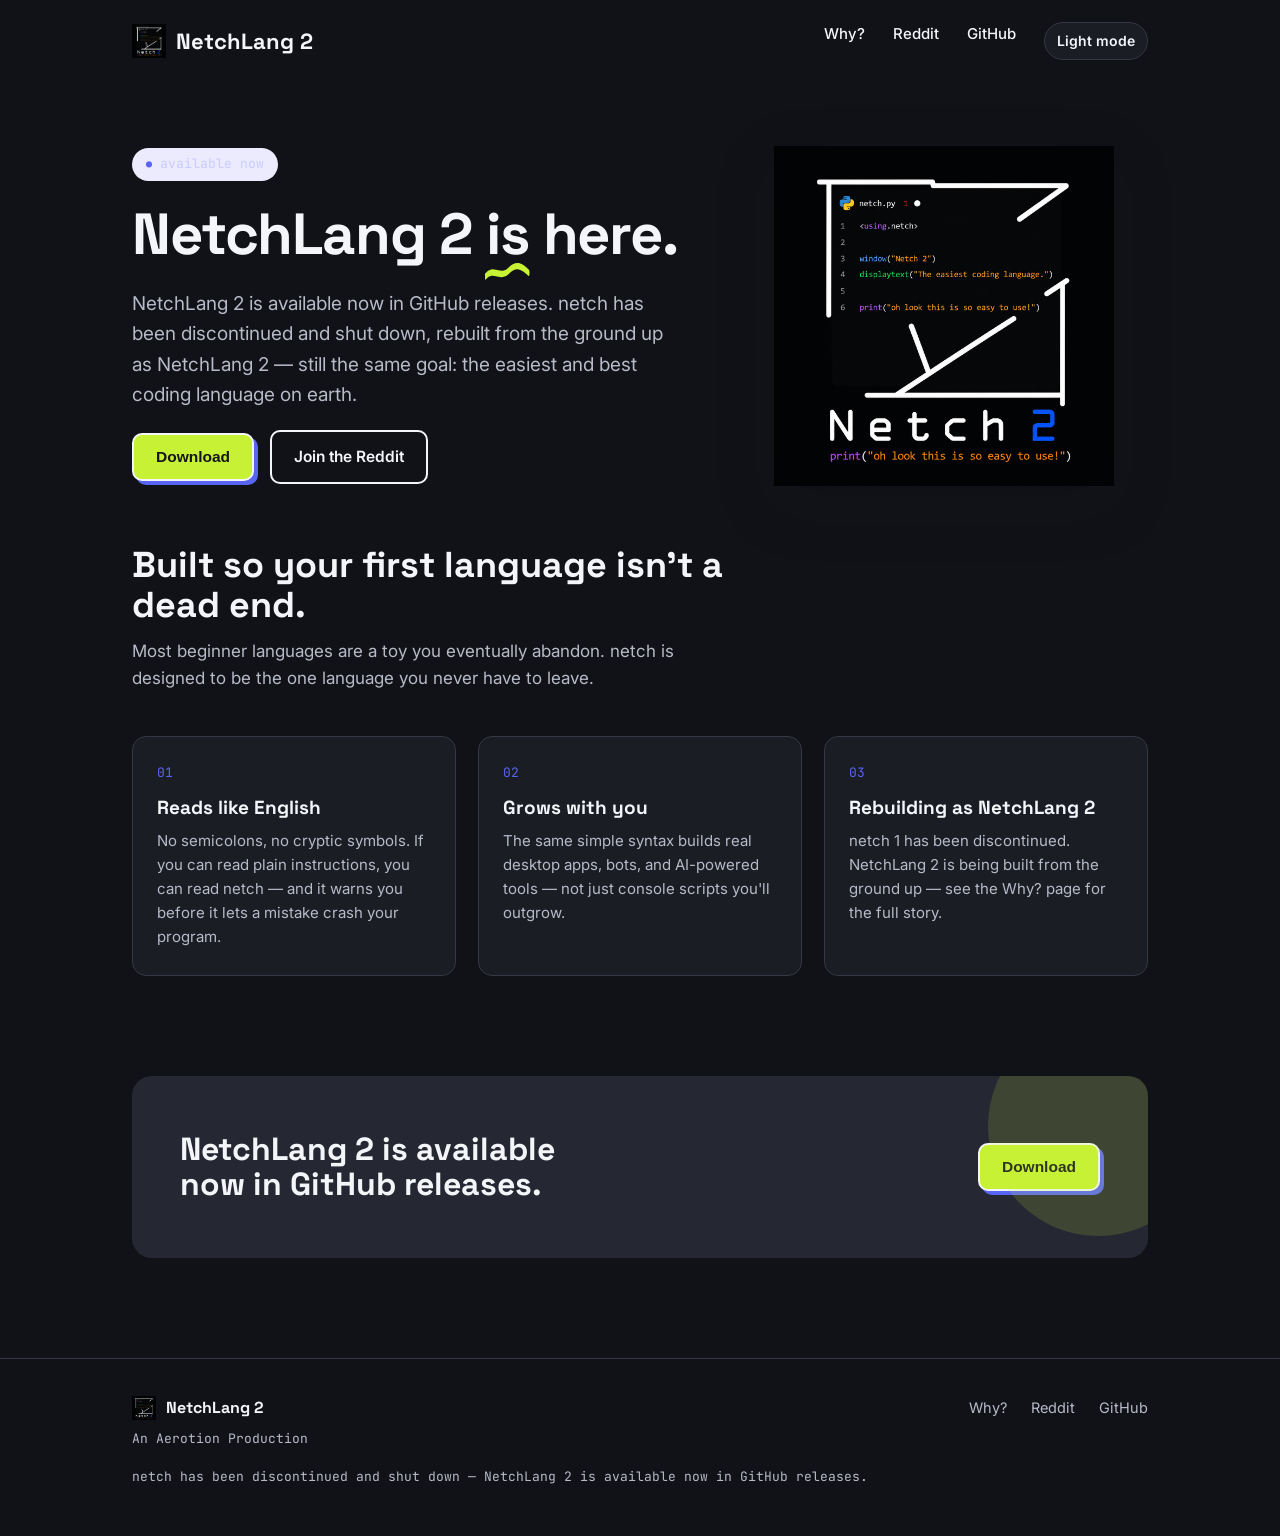
==== commit a97c87f2: "Add files via upload" ====
--- a/index.html
+++ b/index.html
@@ -3,25 +3,27 @@
 <head>
 <meta charset="UTF-8" />
 <meta name="viewport" content="width=device-width, initial-scale=1.0" />
-<title>NetchLang 2 — full public release out</title>
-<meta name="description" content="NetchLang 2 full public release out now in GitHub releases. netch has been discontinued and rebuilt as NetchLang 2 — the easiest and best coding language on earth." />
-<meta property="og:title" content="NetchLang 2 — full public release out now" />
-<meta property="og:description" content="NetchLang 2 full public release out now in GitHub releases. The easiest and best coding language on earth, rebuilt better." />
+<title>NetchLang 2</title>
+<meta name="description" content="NetchLang 2 is available now in GitHub releases. netch has been discontinued and rebuilt as NetchLang 2 — the easiest and best coding language on earth." />
+<meta property="og:title" content="NetchLang 2 — available now" />
+<meta property="og:description" content="NetchLang 2 is available now in GitHub releases. The easiest and best coding language on earth, rebuilt better." />
 <meta property="og:type" content="website" />
 <meta name="twitter:card" content="summary_large_image" />
-<meta name="twitter:title" content="NetchLang 2 — full public release out now" />
-<meta name="twitter:description" content="NetchLang 2 full public release out now in GitHub releases. The easiest and best coding language on earth, rebuilt better." />
+<meta name="twitter:title" content="NetchLang 2 — available now" />
+<meta name="twitter:description" content="NetchLang 2 is available now in GitHub releases. The easiest and best coding language on earth, rebuilt better." />
 <script type="application/ld+json">
 {
   "@context": "https://schema.org",
   "@type": "WebSite",
   "name": "NetchLang 2",
-  "headline": "NetchLang 2 — full public release out now",
-  "description": "NetchLang 2 full public release out now in GitHub releases. The easiest and best coding language on earth, rebuilt better from the ground up.",
-  "keywords": "netch, NetchLang 2, full public release out, coding language, beginner programming"
+  "headline": "NetchLang 2 — available now",
+  "description": "NetchLang 2 is available now in GitHub releases. The easiest and best coding language on earth, rebuilt better from the ground up.",
+  "keywords": "netch, NetchLang 2, coding language, beginner programming"
 }
 </script>
-<link id="theme-favicon" rel="icon" href="assets/logo-dark.png" />
+<link id="theme-favi
+a
+con" rel="icon" href="assets/logo-dark.png" />
 <script>document.documentElement.dataset.theme = localStorage.getItem('netch-theme') || 'dark';</script>
 <link rel="stylesheet" href="style.css" />
 </head>
@@ -34,8 +36,7 @@
       NetchLang 2
     </a>
     <div class="nav-links">
-      <a href="#features">Why netch</a>
-      <a href="why.html">Why? / Learn more</a>
+      <a href="why.html">Why?</a>
       <a href="https://www.reddit.com/r/netchcoding2/" target="_blank" rel="noopener">Reddit</a>
       <a href="https://github.com/netchcodelang/netchcodinglang" target="_blank" rel="noopener">GitHub</a>
       <button class="theme-toggle" type="button" data-theme-toggle>Light mode</button>
@@ -46,7 +47,7 @@
 <header class="hero">
   <div class="wrap hero-inner">
     <div class="hero-text">
-      <span class="eyebrow">full public release out now</span>
+      <span class="eyebrow">available now</span>
       <h1 class="headline">
         NetchLang 2
         <span class="underline-wrap">is
@@ -54,18 +55,16 @@
             <path d="M2 15 C 35 4, 70 18, 105 9 S 165 3, 197 11" stroke="var(--lime)" stroke-width="7" fill="none" stroke-linecap="round"/>
           </svg>
         </span>
-        here, full public release out now.
+        here.
       </h1>
       <p class="subhead">
-        Full public release out now in GitHub releases. netch has been discontinued and shut down, rebuilt
+        NetchLang 2 is available now in GitHub releases. netch has been discontinued and shut down, rebuilt
         from the ground up as NetchLang 2 — still the same goal: the easiest and best coding language on earth.
       </p>
 
       <div class="cta-row" style="margin-top:14px">
-        <button class="btn btn-primary" id="download-release-btn">⬇ Download</button>
-        <a class="btn btn-secondary" href="why.html">Why? / Learn more</a>
+        <button class="btn btn-primary" id="download-release-btn">Download</button>
         <a class="btn btn-secondary" href="https://www.reddit.com/r/netchcoding2/" target="_blank" rel="noopener">Join the Reddit</a>
-        <a class="btn btn-secondary" href="trynetchcode.html">Try Netch 2 Code</a>
       </div>
     </div>
     <div class="hero-logo">
@@ -81,30 +80,6 @@
       <p>Most beginner languages are a toy you eventually abandon. netch is designed to be the one language you never have to leave.</p>
     </div>
 
-    <div style="background: var(--bg-alt); border: 1px solid var(--border); border-radius: var(--radius); padding: 24px; margin: 32px 0;">
-      <div style="background: #15803d; color: white; padding: 12px 16px; border-radius: 6px; margin-bottom: 16px; font-weight: 600;">
-        ℹ INFO: This is Netch 2 code. Full public release is out — try it now in GitHub releases!
-      </div>
-      <pre style="background: #0d1117; color: #e6edf3; padding: 16px; border-radius: 6px; overflow-x: auto; font-family: monospace; font-size: 14px; line-height: 1.5;">&lt;using.netch&gt;
-&lt;window.using&gt;
-
-window.title("netch dashboard")
-window.theme("dark")
-
-window.text.heading = "Hello, John"
-text.heading.fontsize(22)
-
-window.button.save = action run(save_notes)
-button.save.round(10)
-button.save.color = "#a3e635"
-
-while true:
-    if button.clicked(save):
-        print("saved!")</pre>
-      <div style="margin-top: 16px;">
-        <a class="btn btn-primary" href="trynetchcode.html">Try Netch 2 Code</a>
-      </div>
-    </div>
     <div class="feature-grid">
       <div class="feature-card">
         <div class="num">01</div>
@@ -127,8 +102,8 @@
 
 <div class="wrap">
   <div class="cta-band">
-    <h2>NetchLang 2 full public release out now in GitHub releases.</h2>
-    <button class="btn btn-primary" id="download-release-btn-2">⬇ Download</button>
+    <h2>NetchLang 2 is available now in GitHub releases.</h2>
+    <button class="btn btn-primary" id="download-release-btn-2">Download</button>
   </div>
 </div>
 
@@ -142,7 +117,8 @@
         <a href="https://github.com/netchcodelang/netchcodinglang" target="_blank" rel="noopener">GitHub</a>
       </div>
     </div>
-    <div class="footer-note">netch has been discontinued and shut down — NetchLang 2 full public release out now in GitHub releases.</div>
+    <div class="footer-note" style="margin-top:8px">An Aerotion Production</div>
+    <div class="footer-note">netch has been discontinued and shut down — NetchLang 2 is available now in GitHub releases.</div>
   </div>
 </footer>
 
@@ -150,7 +126,7 @@
   <div class="warn-modal">
     <h3>Heads up</h3>
     <p>
-      You're about to visit the <strong>NetchLang 2 releases</strong> page on GitHub to download the full public release.
+      You're about to visit the <strong>NetchLang 2 releases</strong> page on GitHub to download the latest release.
     </p>
     <div class="warn-modal-actions">
       <button class="btn btn-secondary" id="warn-cancel-btn">Cancel</button>
